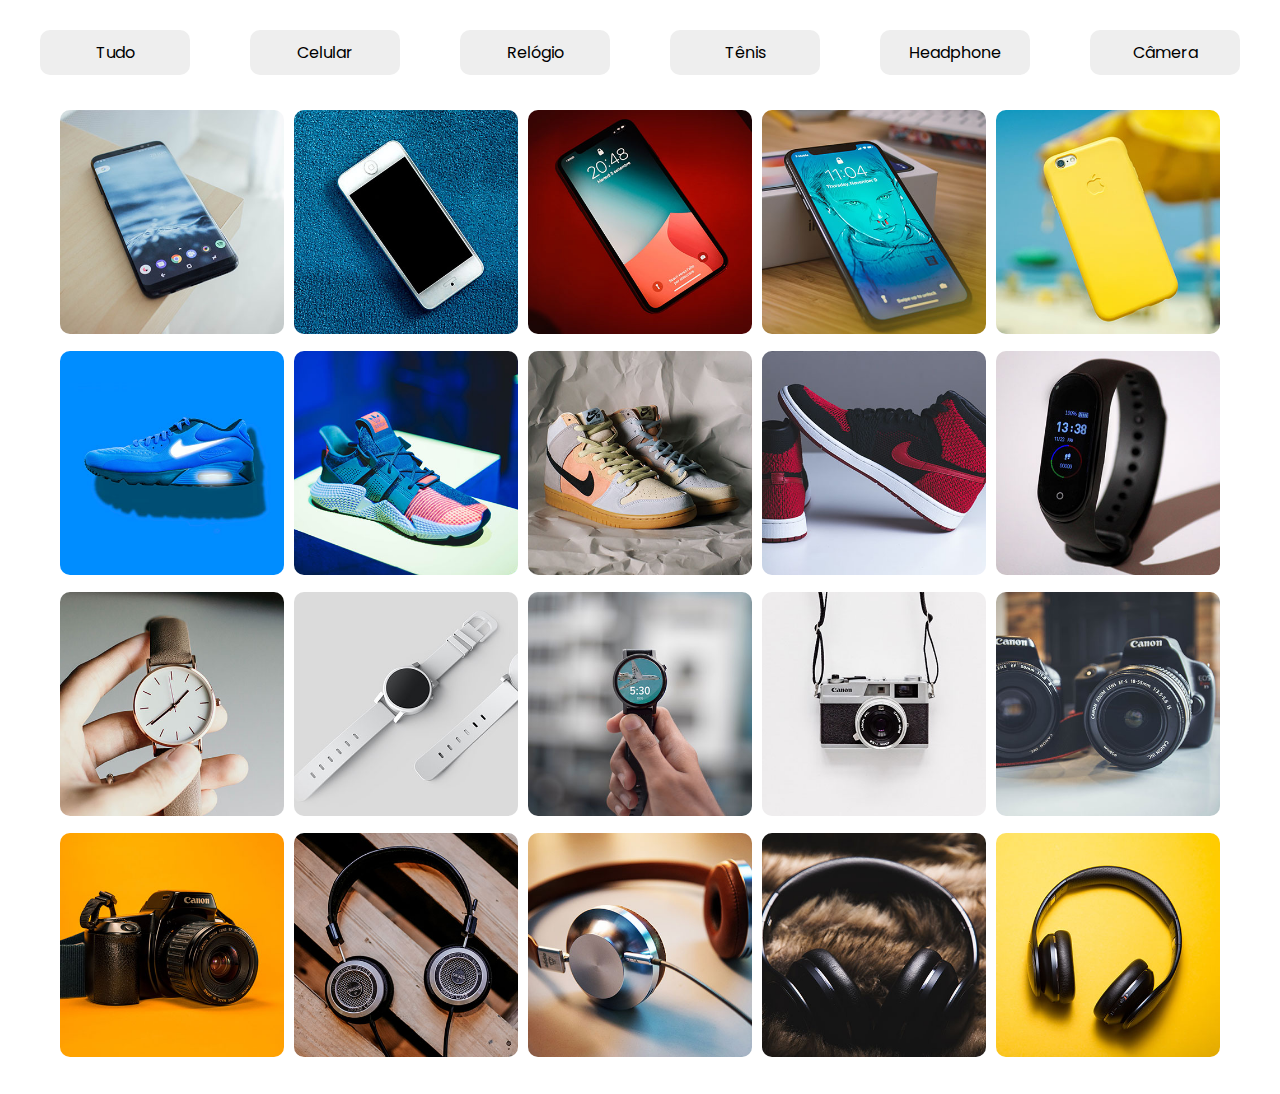
==== index.html @ bd2e8d9d "root" ====
<!DOCTYPE html>
<html lang="pt-br">
<head>
    <meta charset="UTF-8">
    <meta http-equiv="X-UA-Compatible" content="IE=edge">
    <meta name="viewport" content="width=device-width, initial-scale=1.0">
    <title>Portifolio Galeria</title>
    <link rel="stylesheet" href="css/style.css">
</head>
<body>
   
    <header>
        <nav>
            <ul>
                <li class="list" data-filter="tudo">Tudo</li>
                <li class="list" data-filter="celular">Celular</li>
                <li class="list" data-filter="relogio">Relógio</li>
                <li class="list" data-filter="tenis">Tênis</li>
                <li class="list" data-filter="headphone">Headphone</li>
                <li class="list" data-filter="camera">Câmera</li> 
            </ul>
        </nav>
    </header>
     <section>
        <div class="produtos">
            <div class="boxItens celular"> <img src="img/mobile1.jpg" alt="celular"></div>
            <div class="boxItens celular"> <img src="img/mobile2.jpg" alt="celular"></div>
            <div class="boxItens celular"> <img src="img/mobile3.jpg" alt="celular"></div>
            <div class="boxItens celular"> <img src="img/mobile4.jpg" alt="celular"></div>
            <div class="boxItens celular"> <img src="img/mobile5.jpg" alt="celular"></div>
            <div class="boxItens tenis"> <img src="img/shoe1.jpg" alt="tenis"></div>
            <div class="boxItens tenis"> <img src="img/shoe2.jpg" alt="tenis"></div>
            <div class="boxItens tenis"> <img src="img/shoe3.jpg" alt="tenis"></div>
            <div class="boxItens tenis"> <img src="img/shoe4.jpg" alt="tenis"></div>
            <div class="boxItens relogio "> <img src="img/watch1.jpg" alt="relogio"></div>
            <div class="boxItens relogio "> <img src="img/watch2.jpg" alt="relogio"></div>
            <div class="boxItens relogio "> <img src="img/watch3.jpg" alt="relogio"></div>
            <div class="boxItens relogio "> <img src="img/watch4.jpg" alt="relogio"></div>
            <div class="boxItens camera "> <img src="img/camera1.jpg" alt="camera"></div>
            <div class="boxItens camera "> <img src="img/camera2.jpg" alt="camera"></div>
            <div class="boxItens camera "> <img src="img/camera3.jpg" alt="camera"></div>
            <div class="boxItens headphone "> <img src="img/headphone1.jpg" alt="headphone"></div>
            <div class="boxItens headphone "> <img src="img/headphone2.jpg" alt="headphone"></div>
            <div class="boxItens headphone "> <img src="img/headphone3.jpg" alt="headphone"></div>
            <div class="boxItens headphone "> <img src="img/headphone4.jpg" alt="headphone"></div>
        </div>
    </section>

    <script
  src="https://code.jquery.com/jquery-3.6.0.min.js"
  integrity="sha256-/xUj+3OJU5yExlq6GSYGSHk7tPXikynS7ogEvDej/m4="
  crossorigin="anonymous"></script>
    <script src="js/script.js"></script>
</body>
</html>
---- css/style.css ----
@import url('https://fonts.googleapis.com/css2?family=Poppins:wght@200;300;400;500;600&display=swap');
*{
    margin: 0;
    padding: 0;
    box-sizing: border-box;
    font-family: 'Poppins', sans-serif;
}
header{ 
    background: #fff;
    position: fixed;
    top: 0;
    height: 90px;
    width: 100%;
    z-index: 1;
}
header nav ul{
    display: flex;
    justify-content: space-between;
    align-items: center;
    max-width: 1200px;
    margin: 30px auto;
}
header nav ul li{
    list-style: none;
    background: #eee;
    padding: 10px 20px;
    border-radius: 10px;
    text-decoration: none;
    color: #000;
    width: 150px;
    text-align: center;
    transition: 0.5s;
}
header nav ul li:hover{
    color: #fff;
    background: #000;
}
header nav ul li.active{
    text-decoration: none;
    color: #fff;
    background: #403020;
}
section{
    display: flex;
    padding: 20px;
    margin: 80px 40px 0;
}
section .produtos{
    display: grid;
    grid-template-columns: repeat(5, 1fr);
    grid-gap: 10px;
    max-width: 1200px;
    margin: 10px auto;
}
section .produtos img{
    width: 100%;
    height: auto;
    border-radius: 10px;
}
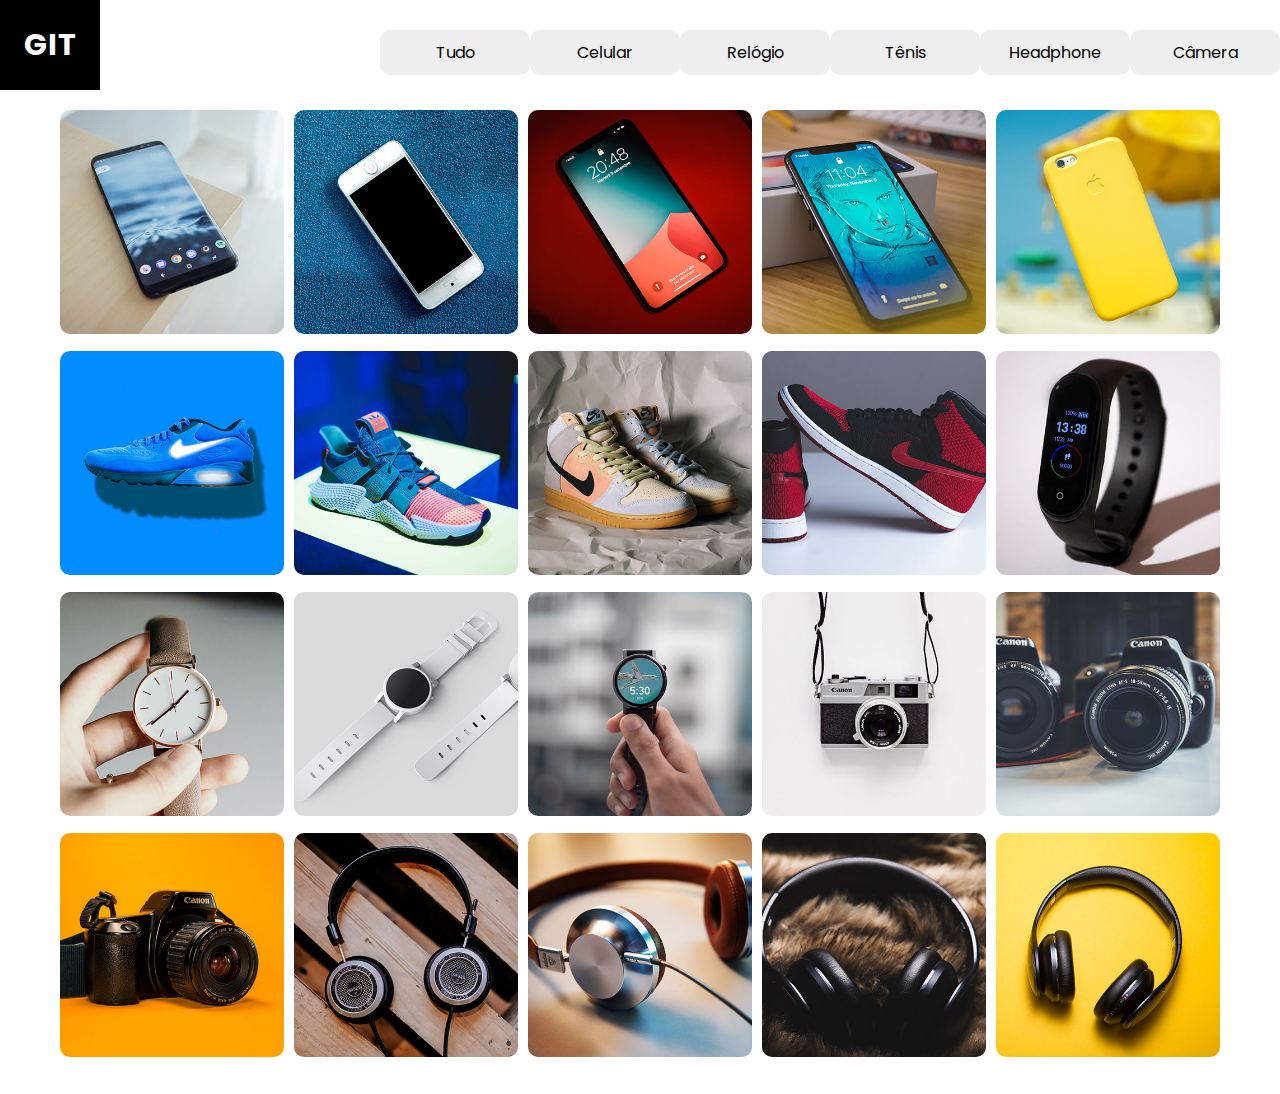
==== commit 549ecde1: "att" ====
--- a/index.html
+++ b/index.html
@@ -1,55 +1,61 @@
 <!DOCTYPE html>
 <html lang="pt-br">
+
 <head>
-    <meta charset="UTF-8">
-    <meta http-equiv="X-UA-Compatible" content="IE=edge">
-    <meta name="viewport" content="width=device-width, initial-scale=1.0">
-    <title>Portifolio Galeria</title>
-    <link rel="stylesheet" href="css/style.css">
+ <meta charset="UTF-8">
+ <meta http-equiv="X-UA-Compatible" content="IE=edge">
+ <meta name="viewport" content="width=device-width, initial-scale=1.0">
+ <title>Portifolio Galeria</title>
+ <link rel="stylesheet" href="css/style.css">
+ <link rel="stylesheet" href="css/responsividade.css">
 </head>
+
 <body>
-   
-    <header>
-        <nav>
-            <ul>
-                <li class="list" data-filter="tudo">Tudo</li>
-                <li class="list" data-filter="celular">Celular</li>
-                <li class="list" data-filter="relogio">Relógio</li>
-                <li class="list" data-filter="tenis">Tênis</li>
-                <li class="list" data-filter="headphone">Headphone</li>
-                <li class="list" data-filter="camera">Câmera</li> 
-            </ul>
-        </nav>
-    </header>
-     <section>
-        <div class="produtos">
-            <div class="boxItens celular"> <img src="img/mobile1.jpg" alt="celular"></div>
-            <div class="boxItens celular"> <img src="img/mobile2.jpg" alt="celular"></div>
-            <div class="boxItens celular"> <img src="img/mobile3.jpg" alt="celular"></div>
-            <div class="boxItens celular"> <img src="img/mobile4.jpg" alt="celular"></div>
-            <div class="boxItens celular"> <img src="img/mobile5.jpg" alt="celular"></div>
-            <div class="boxItens tenis"> <img src="img/shoe1.jpg" alt="tenis"></div>
-            <div class="boxItens tenis"> <img src="img/shoe2.jpg" alt="tenis"></div>
-            <div class="boxItens tenis"> <img src="img/shoe3.jpg" alt="tenis"></div>
-            <div class="boxItens tenis"> <img src="img/shoe4.jpg" alt="tenis"></div>
-            <div class="boxItens relogio "> <img src="img/watch1.jpg" alt="relogio"></div>
-            <div class="boxItens relogio "> <img src="img/watch2.jpg" alt="relogio"></div>
-            <div class="boxItens relogio "> <img src="img/watch3.jpg" alt="relogio"></div>
-            <div class="boxItens relogio "> <img src="img/watch4.jpg" alt="relogio"></div>
-            <div class="boxItens camera "> <img src="img/camera1.jpg" alt="camera"></div>
-            <div class="boxItens camera "> <img src="img/camera2.jpg" alt="camera"></div>
-            <div class="boxItens camera "> <img src="img/camera3.jpg" alt="camera"></div>
-            <div class="boxItens headphone "> <img src="img/headphone1.jpg" alt="headphone"></div>
-            <div class="boxItens headphone "> <img src="img/headphone2.jpg" alt="headphone"></div>
-            <div class="boxItens headphone "> <img src="img/headphone3.jpg" alt="headphone"></div>
-            <div class="boxItens headphone "> <img src="img/headphone4.jpg" alt="headphone"></div>
-        </div>
-    </section>
 
-    <script
-  src="https://code.jquery.com/jquery-3.6.0.min.js"
-  integrity="sha256-/xUj+3OJU5yExlq6GSYGSHk7tPXikynS7ogEvDej/m4="
-  crossorigin="anonymous"></script>
-    <script src="js/script.js"></script>
+ <header>
+  <div class="logo">
+   Git
+  </div>
+  <nav>
+   <div class="toggle"></div>
+   <ul class="menu">
+    <li class="list" data-filter="tudo">Tudo</li>
+    <li class="list" data-filter="celular">Celular</li>
+    <li class="list" data-filter="relogio">Relógio</li>
+    <li class="list" data-filter="tenis">Tênis</li>
+    <li class="list" data-filter="headphone">Headphone</li>
+    <li class="list" data-filter="camera">Câmera</li>
+   </ul>
+  </nav>
+ </header>
+ <section>
+  <div class="produtos">
+   <div class="boxItens celular"> <img src="img/mobile1.jpg" alt="celular"></div>
+   <div class="boxItens celular"> <img src="img/mobile2.jpg" alt="celular"></div>
+   <div class="boxItens celular"> <img src="img/mobile3.jpg" alt="celular"></div>
+   <div class="boxItens celular"> <img src="img/mobile4.jpg" alt="celular"></div>
+   <div class="boxItens celular"> <img src="img/mobile5.jpg" alt="celular"></div>
+   <div class="boxItens tenis"> <img src="img/shoe1.jpg" alt="tenis"></div>
+   <div class="boxItens tenis"> <img src="img/shoe2.jpg" alt="tenis"></div>
+   <div class="boxItens tenis"> <img src="img/shoe3.jpg" alt="tenis"></div>
+   <div class="boxItens tenis"> <img src="img/shoe4.jpg" alt="tenis"></div>
+   <div class="boxItens relogio "> <img src="img/watch1.jpg" alt="relogio"></div>
+   <div class="boxItens relogio "> <img src="img/watch2.jpg" alt="relogio"></div>
+   <div class="boxItens relogio "> <img src="img/watch3.jpg" alt="relogio"></div>
+   <div class="boxItens relogio "> <img src="img/watch4.jpg" alt="relogio"></div>
+   <div class="boxItens camera "> <img src="img/camera1.jpg" alt="camera"></div>
+   <div class="boxItens camera "> <img src="img/camera2.jpg" alt="camera"></div>
+   <div class="boxItens camera "> <img src="img/camera3.jpg" alt="camera"></div>
+   <div class="boxItens headphone "> <img src="img/headphone1.jpg" alt="headphone"></div>
+   <div class="boxItens headphone "> <img src="img/headphone2.jpg" alt="headphone"></div>
+   <div class="boxItens headphone "> <img src="img/headphone3.jpg" alt="headphone"></div>
+   <div class="boxItens headphone "> <img src="img/headphone4.jpg" alt="headphone"></div>
+  </div>
+ </section>
+
+ <script src="https://code.jquery.com/jquery-3.6.0.min.js"
+  integrity="sha256-/xUj+3OJU5yExlq6GSYGSHk7tPXikynS7ogEvDej/m4=" crossorigin="anonymous"></script>
+ <script src="js/script.js"></script>
 </body>
+
 </html>--- a/css/style.css
+++ b/css/style.css
@@ -12,15 +12,30 @@
     height: 90px;
     width: 100%;
     z-index: 1;
+    display: flex;
+    justify-content: space-between;
 }
-header nav ul{
+.logo{
+    display: flex;
+    align-items: center;
+    justify-content: center;
+    height: 100%;
+    width: 100px;
+    background: #000;
+    color: #fff;
+    font-size: 30px;
+    font-weight: bold;
+    text-transform: uppercase;
+    letter-spacing: 1px;
+}
+.menu{
     display: flex;
     justify-content: space-between;
     align-items: center;
     max-width: 1200px;
     margin: 30px auto;
 }
-header nav ul li{
+.menu li{
     list-style: none;
     background: #eee;
     padding: 10px 20px;
@@ -31,11 +46,11 @@
     text-align: center;
     transition: 0.5s;
 }
-header nav ul li:hover{
+.menu li:hover{
     color: #fff;
     background: #000;
 }
-header nav ul li.active{
+.menu li.active{
     text-decoration: none;
     color: #fff;
     background: #403020;
--- a/css/responsividade.css
+++ b/css/responsividade.css
@@ -0,0 +1,82 @@
+@media (max-width: 600px){
+    header{
+        padding: 20px 20px;
+    }
+    header nav {
+        justify-content: space-between;
+    }
+    .logo{
+        z-index: 10;
+    }
+    .toggle{
+        position: relative;
+        width: 30px;
+        height: 30px;
+        display: flex;
+        justify-content: center;
+        align-items: center;
+        cursor: pointer;
+        z-index: 10;
+    }
+    .toggle.active{
+        position: fixed;
+        top: 40px;
+        right: 40px;
+    }
+    .toggle::before{
+        content: '';
+        position: absolute;
+        width: 100%;
+        height: 2px;
+        background: #000;
+        transform: translateY(-10px);
+        transition: 0.5s;
+        box-shadow: 0 10px 0 #000;
+    }
+    .toggle::after{
+        content: '';
+        position: absolute;
+        width: 100%;
+        height: 2px;
+        background: #000;
+        transform: translateY(10px);
+        transition: 0.5s;
+    }
+    .toggle.active::before{
+        transform: translateY(-10px) rotate(45deg);
+        box-shadow: none;
+    }
+    .toggle.active::after{
+        transform: translateY(-10px) rotate(-45deg);
+    }
+    .menu{
+        display: none;
+        flex-direction: column;
+        align-items: right;
+        width: 150px;
+        margin: 10px auto;
+    }
+    .menu.active {
+        display: flex;
+        justify-content: center;
+        align-items: center;
+        flex-direction: column;
+        position: fixed;
+        padding: 0;
+        margin: 0;
+        top: 0;
+        left: 0;
+        width: 100%;
+        height: 100%;
+        background: #eee;
+        z-index: 9;
+    }
+    .menu li{
+        width: 100%;
+        text-align: center;
+        border-radius: 0;
+    }
+    section .produtos{
+        grid-template-columns: repeat(2, 1fr);
+    }
+}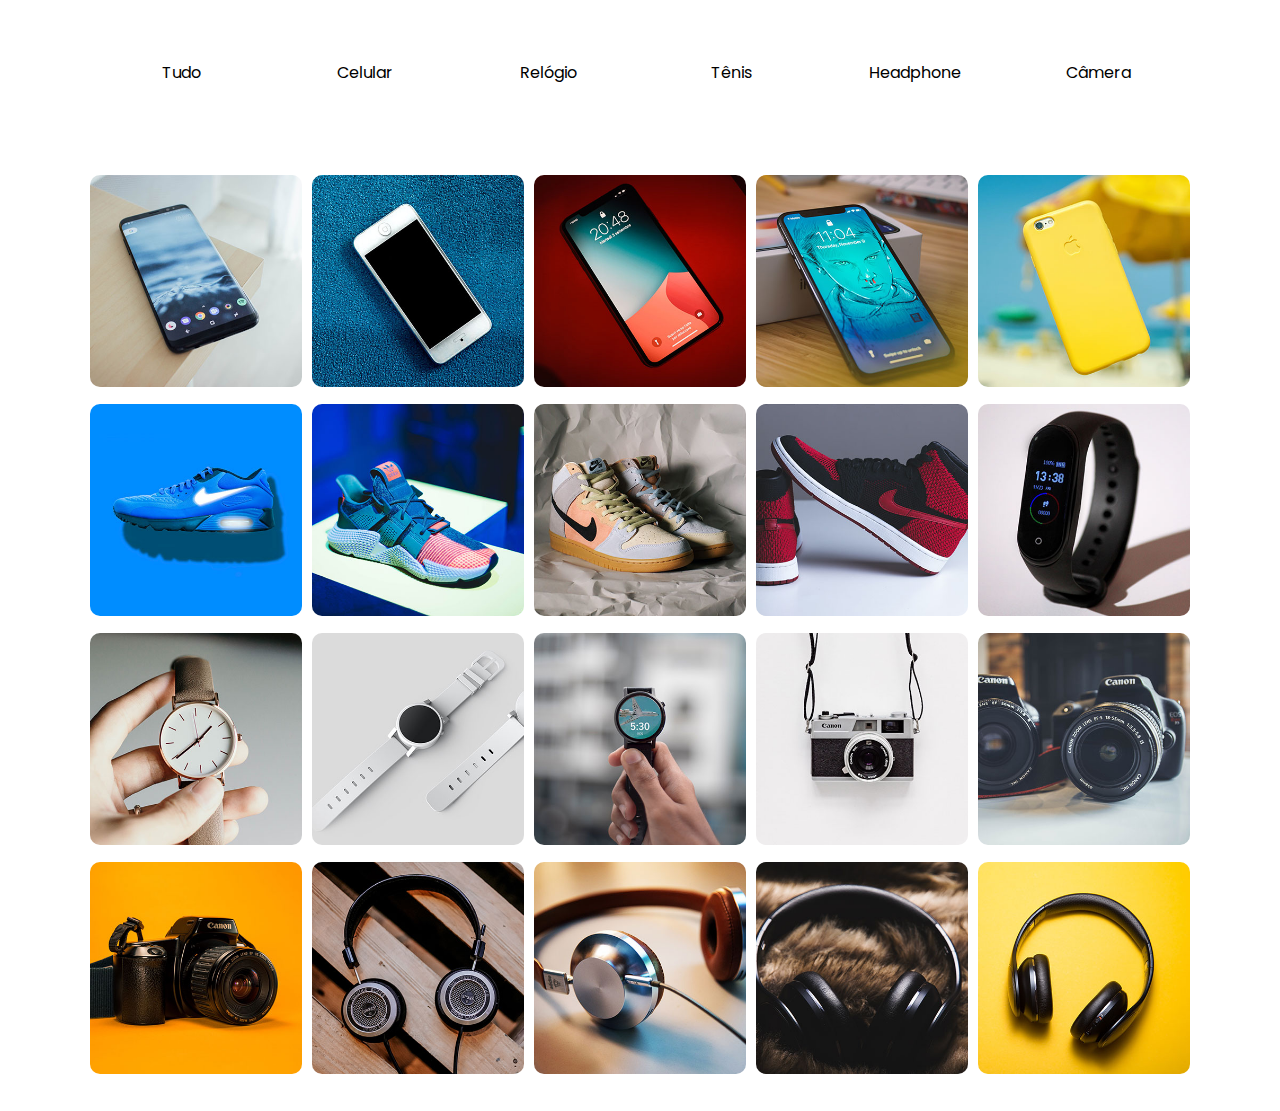
==== commit f6918188: "att" ====
--- a/index.html
+++ b/index.html
@@ -13,9 +13,7 @@
 <body>
 
  <header>
-  <div class="logo">
-   Git
-  </div>
+  
   <nav>
    <div class="toggle"></div>
    <ul class="menu">
--- a/css/style.css
+++ b/css/style.css
@@ -7,37 +7,19 @@
 }
 header{ 
     background: #fff;
-    position: fixed;
-    top: 0;
-    height: 90px;
-    width: 100%;
+    padding: 20px 20px;
+    position: relative;
     z-index: 1;
-    display: flex;
-    justify-content: space-between;
-}
-.logo{
-    display: flex;
-    align-items: center;
-    justify-content: center;
-    height: 100%;
-    width: 100px;
-    background: #000;
-    color: #fff;
-    font-size: 30px;
-    font-weight: bold;
-    text-transform: uppercase;
-    letter-spacing: 1px;
 }
 .menu{
     display: flex;
-    justify-content: space-between;
+    justify-content: space-around;
     align-items: center;
-    max-width: 1200px;
+    max-width: 1100px;
     margin: 30px auto;
 }
 .menu li{
     list-style: none;
-    background: #eee;
     padding: 10px 20px;
     border-radius: 10px;
     text-decoration: none;
@@ -56,15 +38,16 @@
     background: #403020;
 }
 section{
+    position: relative;
     display: flex;
     padding: 20px;
-    margin: 80px 40px 0;
+    margin: 0 40px auto;
 }
 section .produtos{
     display: grid;
     grid-template-columns: repeat(5, 1fr);
     grid-gap: 10px;
-    max-width: 1200px;
+    max-width: 1100px;
     margin: 10px auto;
 }
 section .produtos img{
--- a/css/responsividade.css
+++ b/css/responsividade.css
@@ -1,12 +1,10 @@
-@media (max-width: 600px){
+@media (max-width: 700px){
     header{
-        padding: 20px 20px;
-    }
-    header nav {
-        justify-content: space-between;
-    }
-    .logo{
-        z-index: 10;
+        display: flex;
+        align-items: flex-end;
+        justify-content: flex-end;
+        position: fixed;
+        width: 100%;
     }
     .toggle{
         position: relative;
@@ -52,7 +50,7 @@
     .menu{
         display: none;
         flex-direction: column;
-        align-items: right;
+        align-items: left;
         width: 150px;
         margin: 10px auto;
     }
@@ -65,7 +63,7 @@
         padding: 0;
         margin: 0;
         top: 0;
-        left: 0;
+        right: 0;
         width: 100%;
         height: 100%;
         background: #eee;
@@ -76,6 +74,10 @@
         text-align: center;
         border-radius: 0;
     }
+    section{
+        position: relative;
+        top: 40px;
+    }
     section .produtos{
         grid-template-columns: repeat(2, 1fr);
     }
